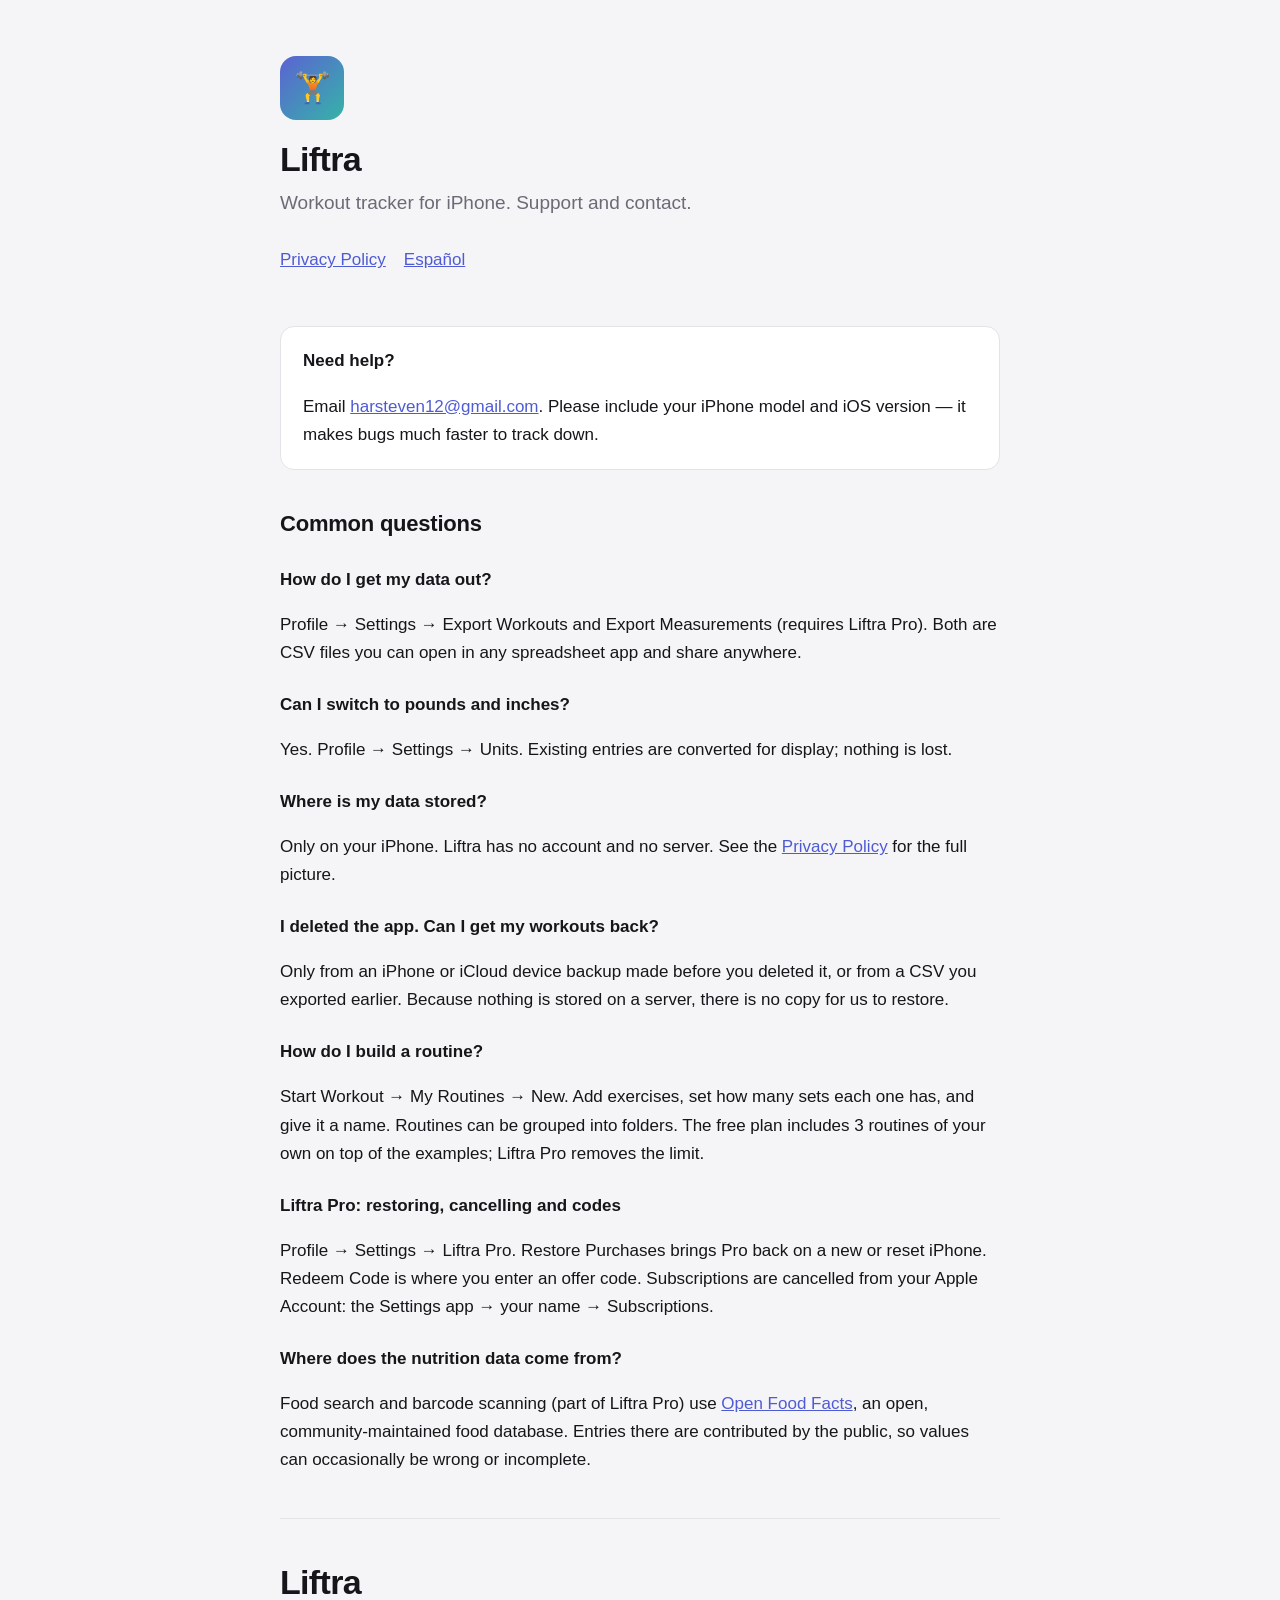
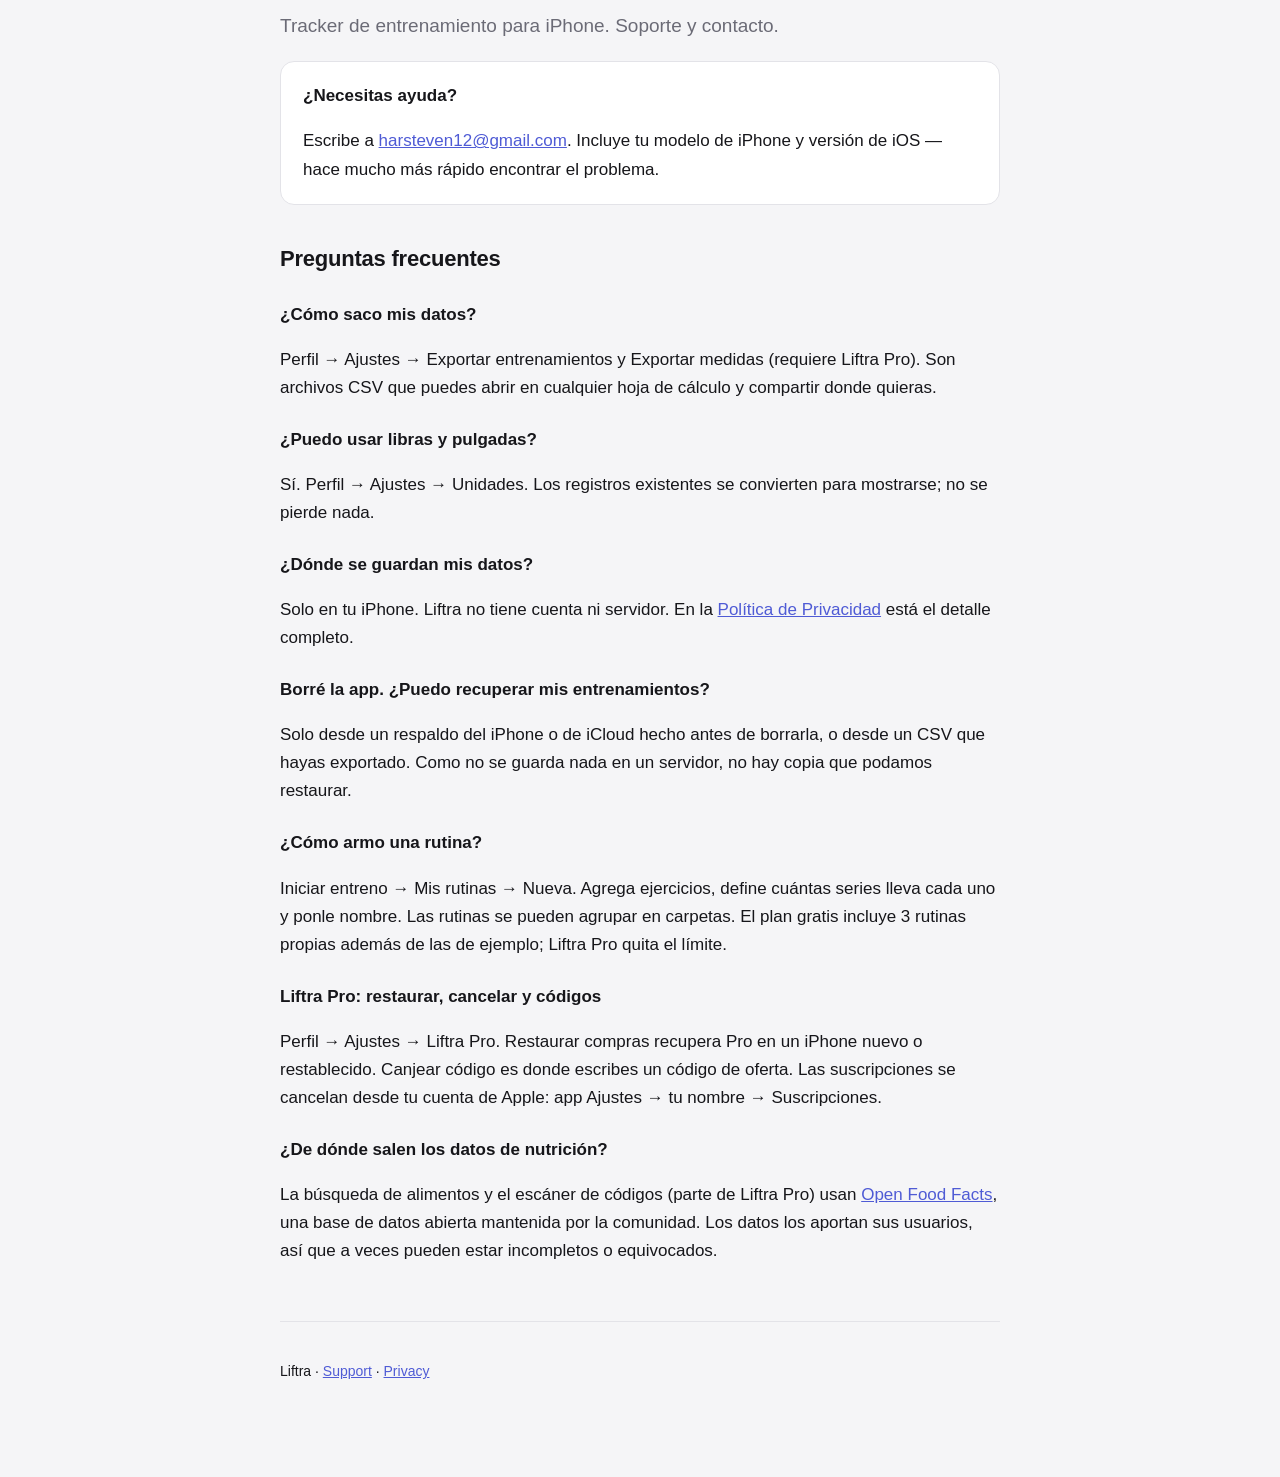
==== index.html @ 32fd7275 "Liftra support page and privacy policy Static site for the App Store support and privacy policy URLs" ====
<!doctype html>
<html lang="en">
<head>
<meta charset="utf-8">
<meta name="viewport" content="width=device-width, initial-scale=1">
<title>Liftra — Support</title>
<link rel="stylesheet" href="style.css">
</head>
<body>
<div class="wrap">
<header>
  <div class="logo">🏋️</div>
  <h1>Liftra</h1>
  <p class="lede">Workout tracker for iPhone. Support and contact.</p>
  <nav><a href="privacy.html">Privacy Policy</a> <a href="#es">Español</a></nav>
</header>

<div class="card">
  <h3 style="margin-top:0">Need help?</h3>
  <p style="margin-bottom:0">Email <a href="mailto:harsteven12@gmail.com">harsteven12@gmail.com</a>.
  Please include your iPhone model and iOS version — it makes bugs much faster
  to track down.</p>
</div>

<h2>Common questions</h2>

<h3>How do I get my data out?</h3>
<p>Profile → Settings → Export Workouts and Export Measurements (requires Liftra
Pro). Both are CSV files you can open in any spreadsheet app and share
anywhere.</p>

<h3>Can I switch to pounds and inches?</h3>
<p>Yes. Profile → Settings → Units. Existing entries are converted for display;
nothing is lost.</p>

<h3>Where is my data stored?</h3>
<p>Only on your iPhone. Liftra has no account and no server. See the
<a href="privacy.html">Privacy Policy</a> for the full picture.</p>

<h3>I deleted the app. Can I get my workouts back?</h3>
<p>Only from an iPhone or iCloud device backup made before you deleted it, or
from a CSV you exported earlier. Because nothing is stored on a server, there is
no copy for us to restore.</p>

<h3>How do I build a routine?</h3>
<p>Start Workout → My Routines → New. Add exercises, set how many sets each one
has, and give it a name. Routines can be grouped into folders. The free plan
includes 3 routines of your own on top of the examples; Liftra Pro removes the
limit.</p>

<h3>Liftra Pro: restoring, cancelling and codes</h3>
<p>Profile → Settings → Liftra Pro. Restore Purchases brings Pro back on a new
or reset iPhone. Redeem Code is where you enter an offer code. Subscriptions are
cancelled from your Apple Account: the Settings app → your name →
Subscriptions.</p>

<h3>Where does the nutrition data come from?</h3>
<p>Food search and barcode scanning (part of Liftra Pro) use
<a href="https://world.openfoodfacts.org">Open Food Facts</a>, an open,
community-maintained food database. Entries there are contributed by the public,
so values can occasionally be wrong or incomplete.</p>

<hr>

<h1 id="es">Liftra</h1>
<p class="lede">Tracker de entrenamiento para iPhone. Soporte y contacto.</p>

<div class="card">
  <h3 style="margin-top:0">¿Necesitas ayuda?</h3>
  <p style="margin-bottom:0">Escribe a <a href="mailto:harsteven12@gmail.com">harsteven12@gmail.com</a>.
  Incluye tu modelo de iPhone y versión de iOS — hace mucho más rápido
  encontrar el problema.</p>
</div>

<h2>Preguntas frecuentes</h2>

<h3>¿Cómo saco mis datos?</h3>
<p>Perfil → Ajustes → Exportar entrenamientos y Exportar medidas (requiere
Liftra Pro). Son archivos CSV que puedes abrir en cualquier hoja de cálculo y
compartir donde quieras.</p>

<h3>¿Puedo usar libras y pulgadas?</h3>
<p>Sí. Perfil → Ajustes → Unidades. Los registros existentes se convierten para
mostrarse; no se pierde nada.</p>

<h3>¿Dónde se guardan mis datos?</h3>
<p>Solo en tu iPhone. Liftra no tiene cuenta ni servidor. En la
<a href="privacy.html">Política de Privacidad</a> está el detalle completo.</p>

<h3>Borré la app. ¿Puedo recuperar mis entrenamientos?</h3>
<p>Solo desde un respaldo del iPhone o de iCloud hecho antes de borrarla, o
desde un CSV que hayas exportado. Como no se guarda nada en un servidor, no hay
copia que podamos restaurar.</p>

<h3>¿Cómo armo una rutina?</h3>
<p>Iniciar entreno → Mis rutinas → Nueva. Agrega ejercicios, define cuántas
series lleva cada uno y ponle nombre. Las rutinas se pueden agrupar en
carpetas. El plan gratis incluye 3 rutinas propias además de las de ejemplo;
Liftra Pro quita el límite.</p>

<h3>Liftra Pro: restaurar, cancelar y códigos</h3>
<p>Perfil → Ajustes → Liftra Pro. Restaurar compras recupera Pro en un iPhone
nuevo o restablecido. Canjear código es donde escribes un código de oferta. Las
suscripciones se cancelan desde tu cuenta de Apple: app Ajustes → tu nombre →
Suscripciones.</p>

<h3>¿De dónde salen los datos de nutrición?</h3>
<p>La búsqueda de alimentos y el escáner de códigos (parte de Liftra Pro) usan
<a href="https://world.openfoodfacts.org">Open Food Facts</a>, una base de datos
abierta mantenida por la comunidad. Los datos los aportan sus usuarios, así que
a veces pueden estar incompletos o equivocados.</p>

<footer class="small">
  <p>Liftra · <a href="./">Support</a> · <a href="privacy.html">Privacy</a></p>
</footer>
</div>
</body>
</html>
---- style.css ----
:root {
  --bg: #f5f5f7;
  --card: #ffffff;
  --ink: #16161a;
  --muted: #6b6b76;
  --rule: #e3e3e8;
  --accent: #4f5bd5;
}
@media (prefers-color-scheme: dark) {
  :root {
    --bg: #0f0f12; --card: #1a1a1f; --ink: #f2f2f5;
    --muted: #9a9aa6; --rule: #2c2c33; --accent: #8b94ff;
  }
}
* { box-sizing: border-box; }
body {
  margin: 0; padding: 0 16px 80px;
  background: var(--bg); color: var(--ink);
  font: 17px/1.65 -apple-system, BlinkMacSystemFont, "Segoe UI", Roboto, sans-serif;
  -webkit-text-size-adjust: 100%;
}
.wrap { max-width: 720px; margin: 0 auto; }
header { padding: 56px 0 32px; }
.logo {
  width: 64px; height: 64px; border-radius: 16px;
  background: linear-gradient(135deg, #5b63d3, #35b3a8);
  display: grid; place-items: center; color: #fff;
  font-size: 30px; margin-bottom: 20px;
}
h1 { font-size: 34px; line-height: 1.15; margin: 0 0 8px; letter-spacing: -0.02em; }
h2 { font-size: 22px; margin: 36px 0 10px; letter-spacing: -0.01em; }
h3 { font-size: 17px; margin: 24px 0 6px; }
p, li { color: var(--ink); }
.lede { color: var(--muted); font-size: 19px; margin: 0; }
.card {
  background: var(--card); border: 1px solid var(--rule);
  border-radius: 14px; padding: 20px 22px; margin: 20px 0;
}
.muted { color: var(--muted); }
small, .small { font-size: 14px; color: var(--muted); }
a { color: var(--accent); }
nav { margin: 28px 0 0; display: flex; gap: 18px; flex-wrap: wrap; }
hr { border: 0; border-top: 1px solid var(--rule); margin: 44px 0; }
footer { margin-top: 56px; padding-top: 24px; border-top: 1px solid var(--rule); }
ul { padding-left: 22px; }
li { margin: 6px 0; }
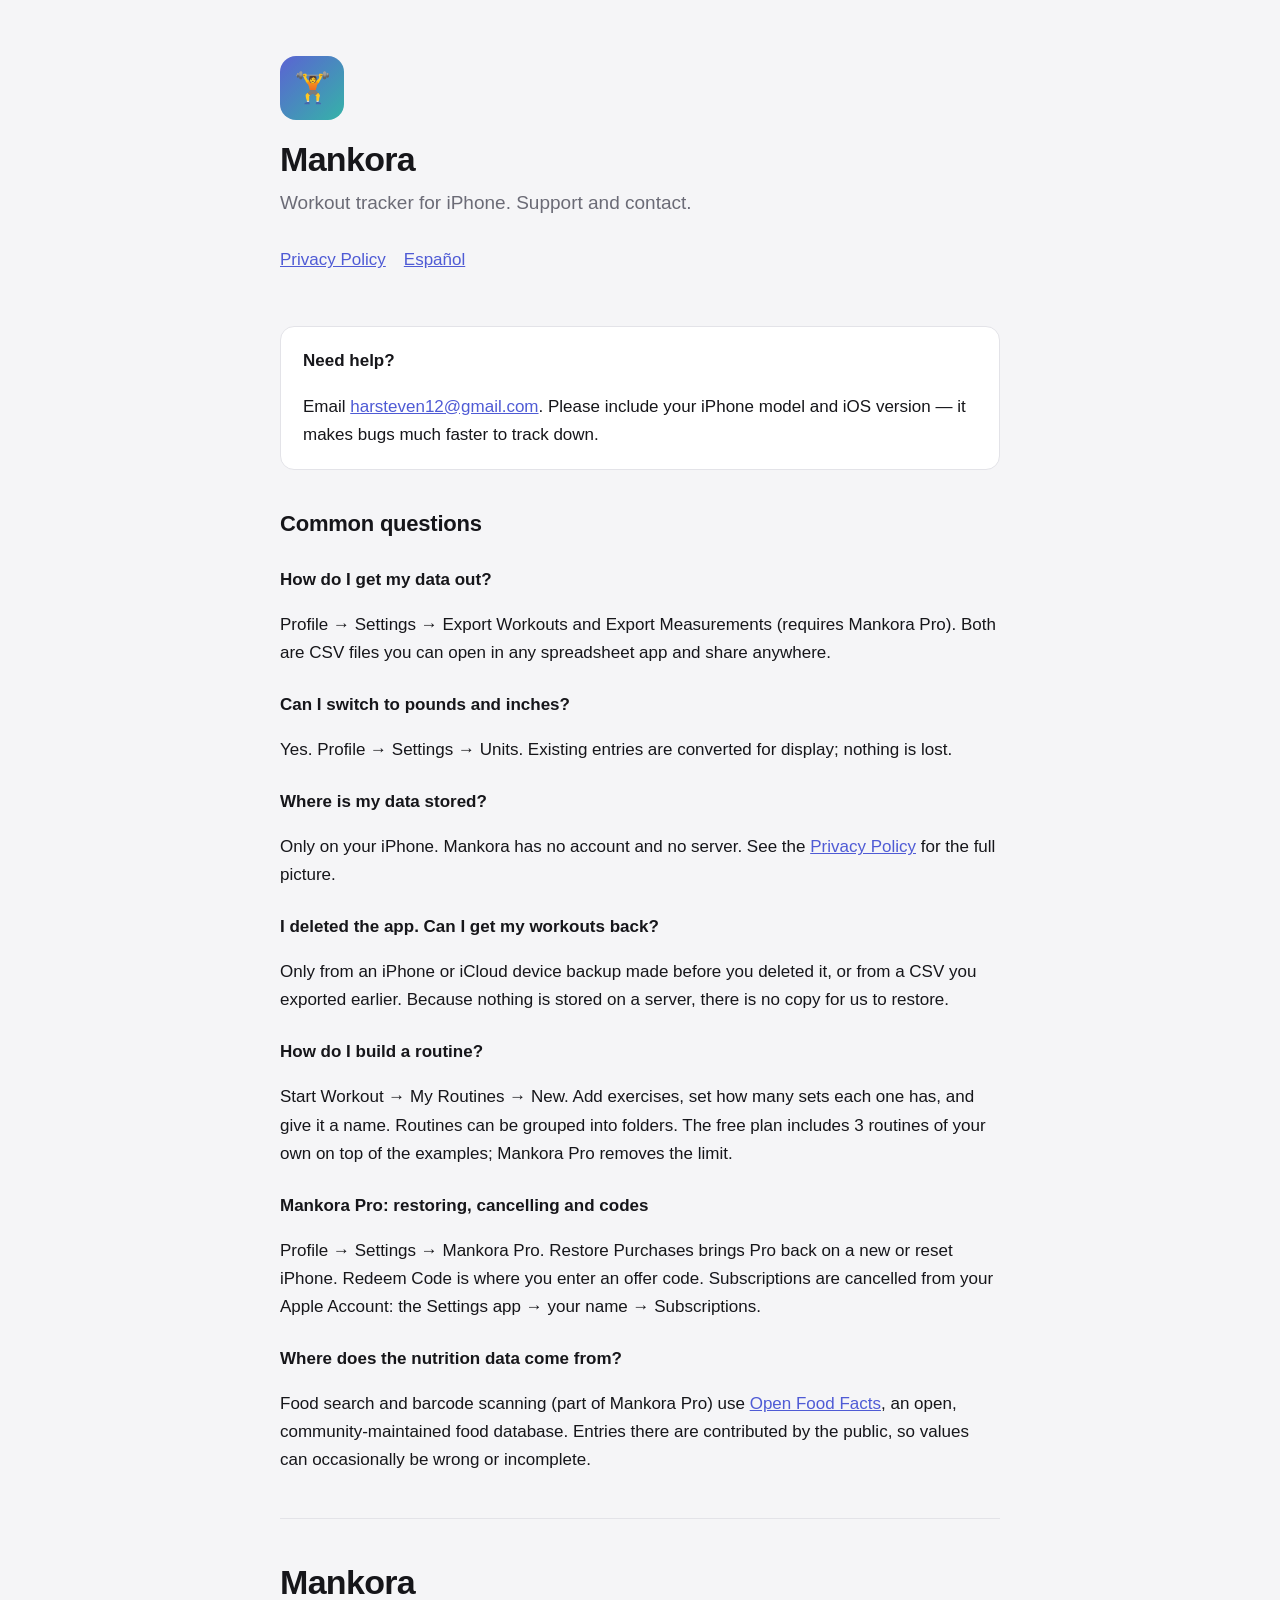
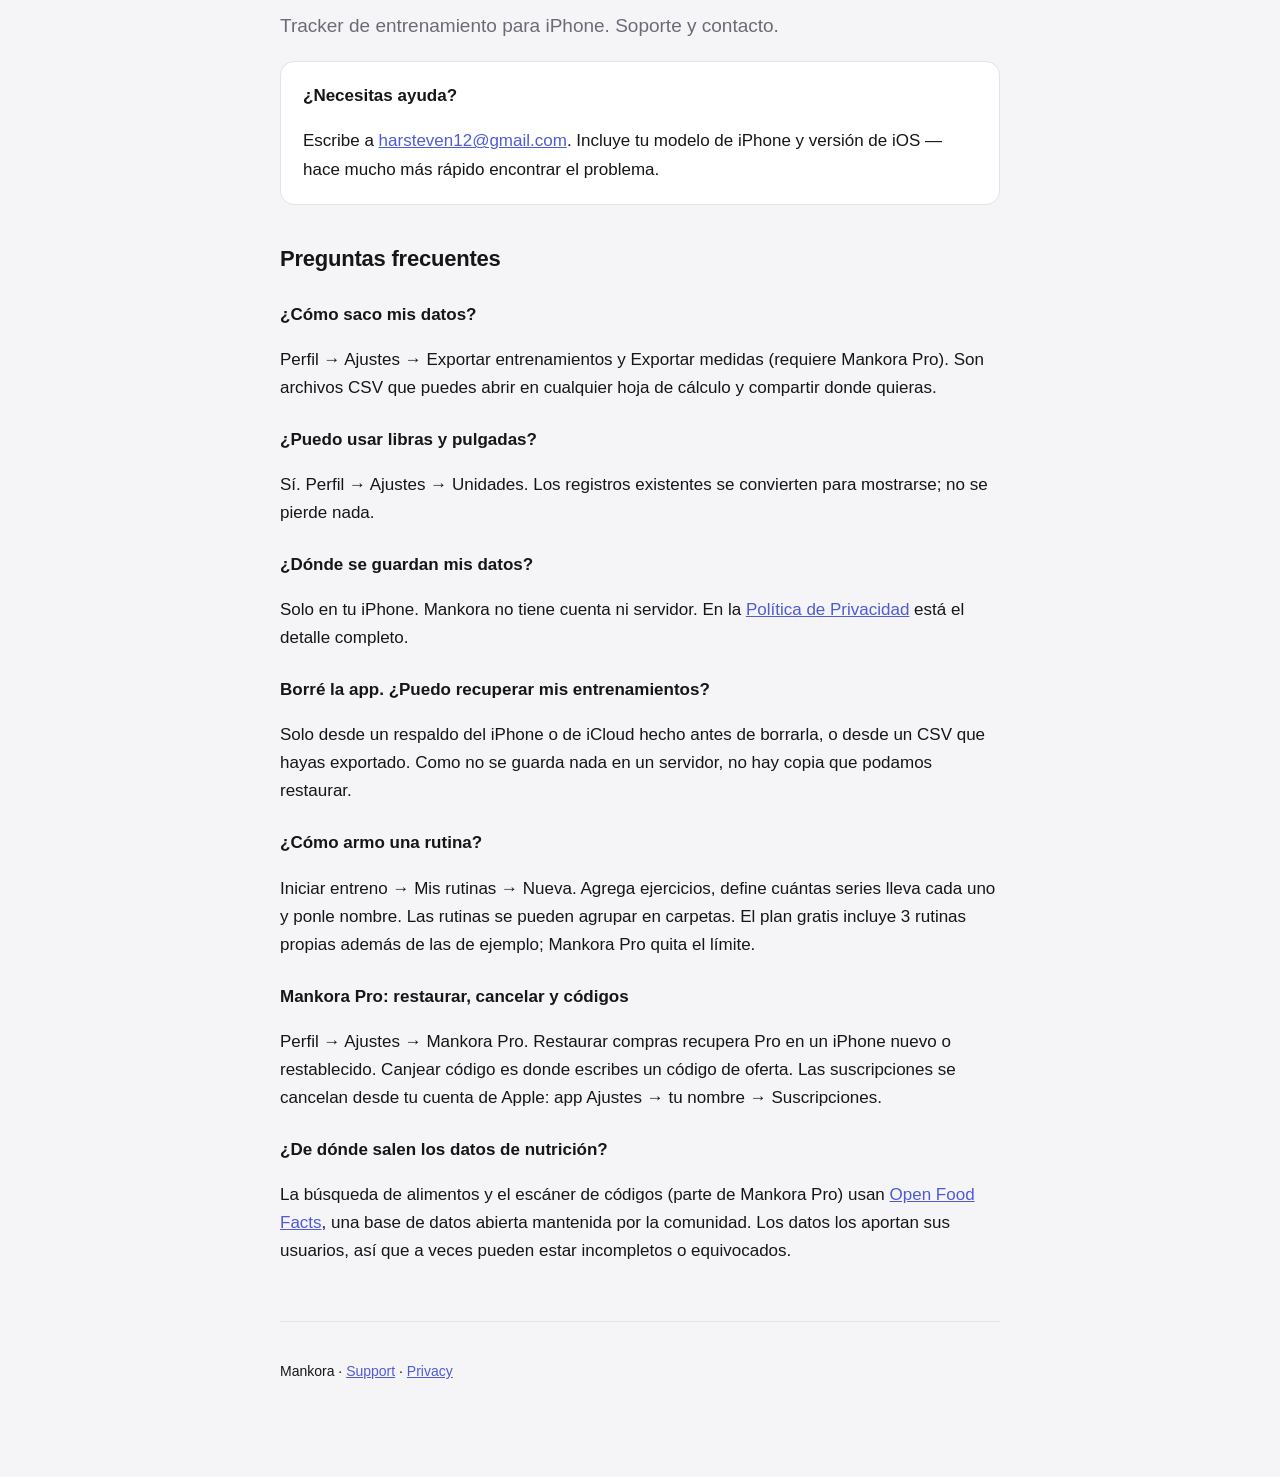
==== commit b5481cc6: "Rename the app to Mankora Co-Authored-By: Claude Fable 5.2 <noreply@anthropic.com>" ====
--- a/index.html
+++ b/index.html
@@ -3,14 +3,14 @@
 <head>
 <meta charset="utf-8">
 <meta name="viewport" content="width=device-width, initial-scale=1">
-<title>Liftra — Support</title>
+<title>Mankora — Support</title>
 <link rel="stylesheet" href="style.css">
 </head>
 <body>
 <div class="wrap">
 <header>
   <div class="logo">🏋️</div>
-  <h1>Liftra</h1>
+  <h1>Mankora</h1>
   <p class="lede">Workout tracker for iPhone. Support and contact.</p>
   <nav><a href="privacy.html">Privacy Policy</a> <a href="#es">Español</a></nav>
 </header>
@@ -25,7 +25,7 @@
 <h2>Common questions</h2>
 
 <h3>How do I get my data out?</h3>
-<p>Profile → Settings → Export Workouts and Export Measurements (requires Liftra
+<p>Profile → Settings → Export Workouts and Export Measurements (requires Mankora
 Pro). Both are CSV files you can open in any spreadsheet app and share
 anywhere.</p>
 
@@ -34,7 +34,7 @@
 nothing is lost.</p>
 
 <h3>Where is my data stored?</h3>
-<p>Only on your iPhone. Liftra has no account and no server. See the
+<p>Only on your iPhone. Mankora has no account and no server. See the
 <a href="privacy.html">Privacy Policy</a> for the full picture.</p>
 
 <h3>I deleted the app. Can I get my workouts back?</h3>
@@ -45,24 +45,24 @@
 <h3>How do I build a routine?</h3>
 <p>Start Workout → My Routines → New. Add exercises, set how many sets each one
 has, and give it a name. Routines can be grouped into folders. The free plan
-includes 3 routines of your own on top of the examples; Liftra Pro removes the
+includes 3 routines of your own on top of the examples; Mankora Pro removes the
 limit.</p>
 
-<h3>Liftra Pro: restoring, cancelling and codes</h3>
-<p>Profile → Settings → Liftra Pro. Restore Purchases brings Pro back on a new
+<h3>Mankora Pro: restoring, cancelling and codes</h3>
+<p>Profile → Settings → Mankora Pro. Restore Purchases brings Pro back on a new
 or reset iPhone. Redeem Code is where you enter an offer code. Subscriptions are
 cancelled from your Apple Account: the Settings app → your name →
 Subscriptions.</p>
 
 <h3>Where does the nutrition data come from?</h3>
-<p>Food search and barcode scanning (part of Liftra Pro) use
+<p>Food search and barcode scanning (part of Mankora Pro) use
 <a href="https://world.openfoodfacts.org">Open Food Facts</a>, an open,
 community-maintained food database. Entries there are contributed by the public,
 so values can occasionally be wrong or incomplete.</p>
 
 <hr>
 
-<h1 id="es">Liftra</h1>
+<h1 id="es">Mankora</h1>
 <p class="lede">Tracker de entrenamiento para iPhone. Soporte y contacto.</p>
 
 <div class="card">
@@ -76,7 +76,7 @@
 
 <h3>¿Cómo saco mis datos?</h3>
 <p>Perfil → Ajustes → Exportar entrenamientos y Exportar medidas (requiere
-Liftra Pro). Son archivos CSV que puedes abrir en cualquier hoja de cálculo y
+Mankora Pro). Son archivos CSV que puedes abrir en cualquier hoja de cálculo y
 compartir donde quieras.</p>
 
 <h3>¿Puedo usar libras y pulgadas?</h3>
@@ -84,7 +84,7 @@
 mostrarse; no se pierde nada.</p>
 
 <h3>¿Dónde se guardan mis datos?</h3>
-<p>Solo en tu iPhone. Liftra no tiene cuenta ni servidor. En la
+<p>Solo en tu iPhone. Mankora no tiene cuenta ni servidor. En la
 <a href="privacy.html">Política de Privacidad</a> está el detalle completo.</p>
 
 <h3>Borré la app. ¿Puedo recuperar mis entrenamientos?</h3>
@@ -96,22 +96,22 @@
 <p>Iniciar entreno → Mis rutinas → Nueva. Agrega ejercicios, define cuántas
 series lleva cada uno y ponle nombre. Las rutinas se pueden agrupar en
 carpetas. El plan gratis incluye 3 rutinas propias además de las de ejemplo;
-Liftra Pro quita el límite.</p>
+Mankora Pro quita el límite.</p>
 
-<h3>Liftra Pro: restaurar, cancelar y códigos</h3>
-<p>Perfil → Ajustes → Liftra Pro. Restaurar compras recupera Pro en un iPhone
+<h3>Mankora Pro: restaurar, cancelar y códigos</h3>
+<p>Perfil → Ajustes → Mankora Pro. Restaurar compras recupera Pro en un iPhone
 nuevo o restablecido. Canjear código es donde escribes un código de oferta. Las
 suscripciones se cancelan desde tu cuenta de Apple: app Ajustes → tu nombre →
 Suscripciones.</p>
 
 <h3>¿De dónde salen los datos de nutrición?</h3>
-<p>La búsqueda de alimentos y el escáner de códigos (parte de Liftra Pro) usan
+<p>La búsqueda de alimentos y el escáner de códigos (parte de Mankora Pro) usan
 <a href="https://world.openfoodfacts.org">Open Food Facts</a>, una base de datos
 abierta mantenida por la comunidad. Los datos los aportan sus usuarios, así que
 a veces pueden estar incompletos o equivocados.</p>
 
 <footer class="small">
-  <p>Liftra · <a href="./">Support</a> · <a href="privacy.html">Privacy</a></p>
+  <p>Mankora · <a href="./">Support</a> · <a href="privacy.html">Privacy</a></p>
 </footer>
 </div>
 </body>
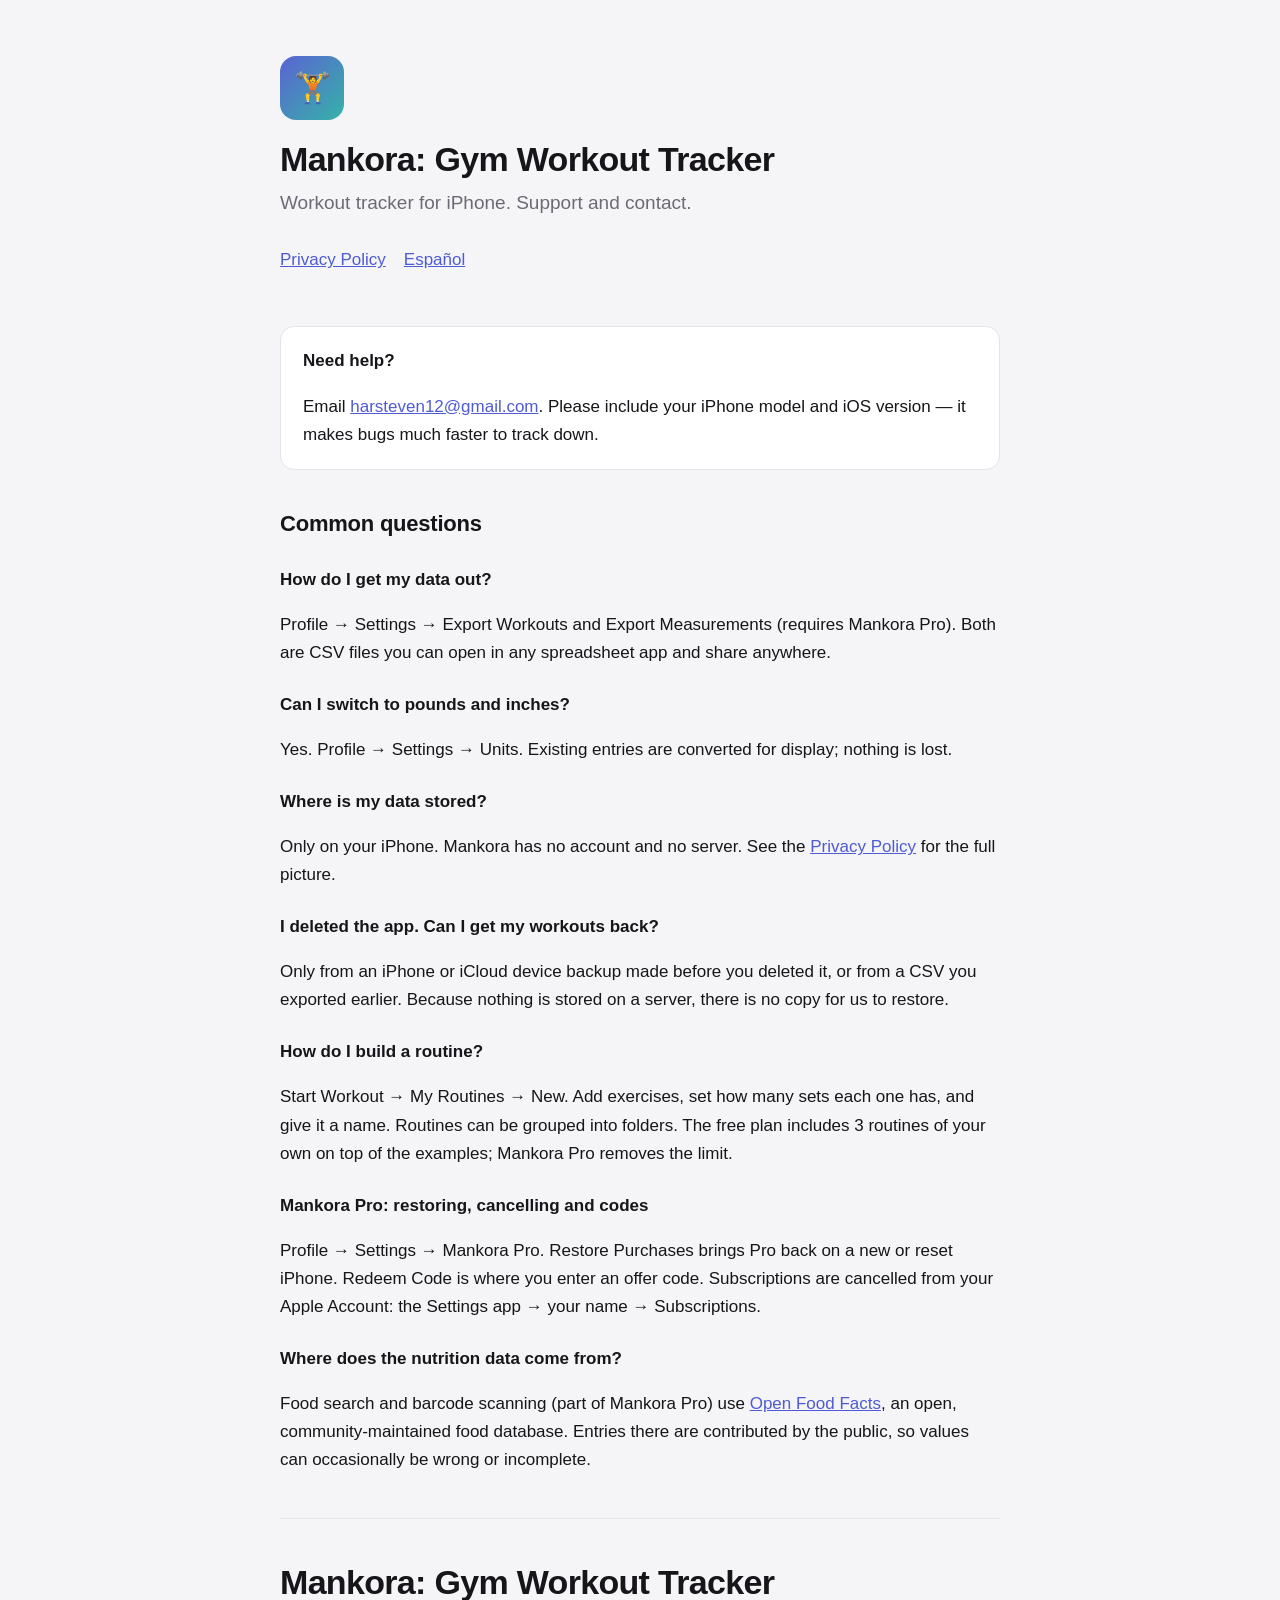
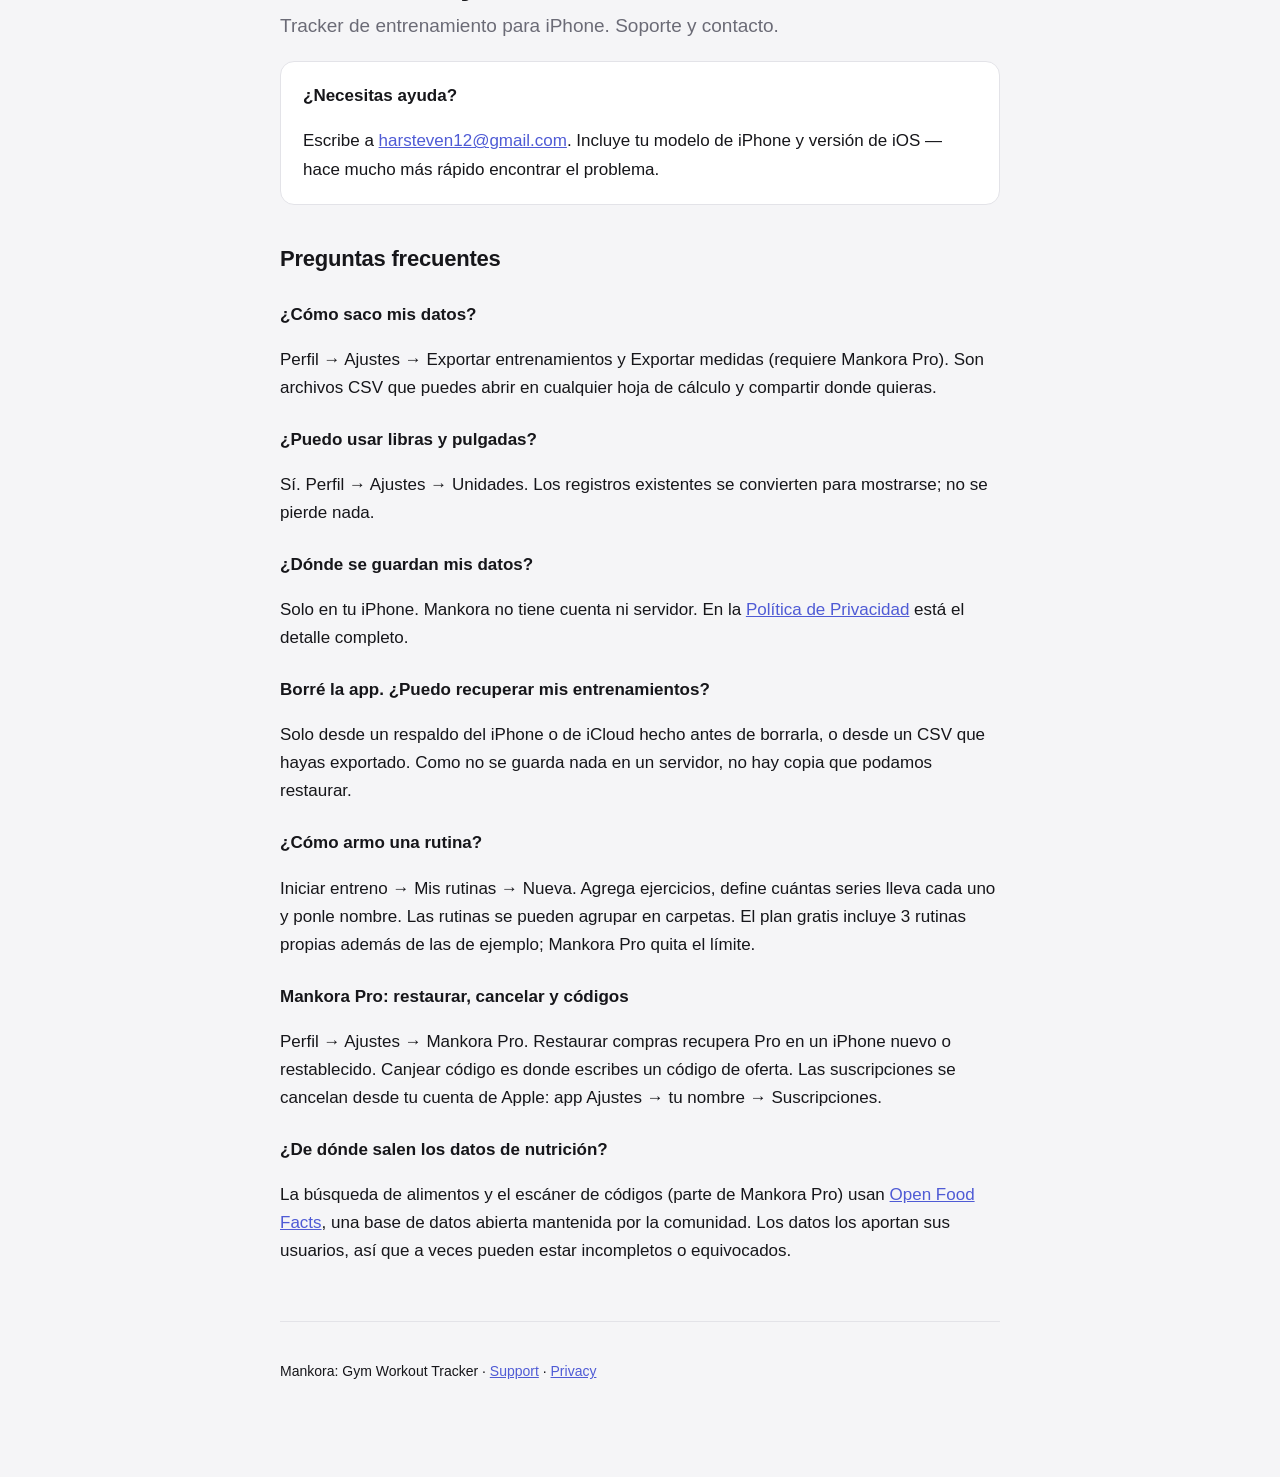
==== commit 964fddeb: "Use the full app name in page titles Co-Authored-By: Claude Fable 5.2 <noreply@anthropic.com>" ====
--- a/index.html
+++ b/index.html
@@ -3,14 +3,14 @@
 <head>
 <meta charset="utf-8">
 <meta name="viewport" content="width=device-width, initial-scale=1">
-<title>Mankora — Support</title>
+<title>Mankora: Gym Workout Tracker — Support</title>
 <link rel="stylesheet" href="style.css">
 </head>
 <body>
 <div class="wrap">
 <header>
   <div class="logo">🏋️</div>
-  <h1>Mankora</h1>
+  <h1>Mankora: Gym Workout Tracker</h1>
   <p class="lede">Workout tracker for iPhone. Support and contact.</p>
   <nav><a href="privacy.html">Privacy Policy</a> <a href="#es">Español</a></nav>
 </header>
@@ -62,7 +62,7 @@
 
 <hr>
 
-<h1 id="es">Mankora</h1>
+<h1 id="es">Mankora: Gym Workout Tracker</h1>
 <p class="lede">Tracker de entrenamiento para iPhone. Soporte y contacto.</p>
 
 <div class="card">
@@ -111,7 +111,7 @@
 a veces pueden estar incompletos o equivocados.</p>
 
 <footer class="small">
-  <p>Mankora · <a href="./">Support</a> · <a href="privacy.html">Privacy</a></p>
+  <p>Mankora: Gym Workout Tracker · <a href="./">Support</a> · <a href="privacy.html">Privacy</a></p>
 </footer>
 </div>
 </body>
